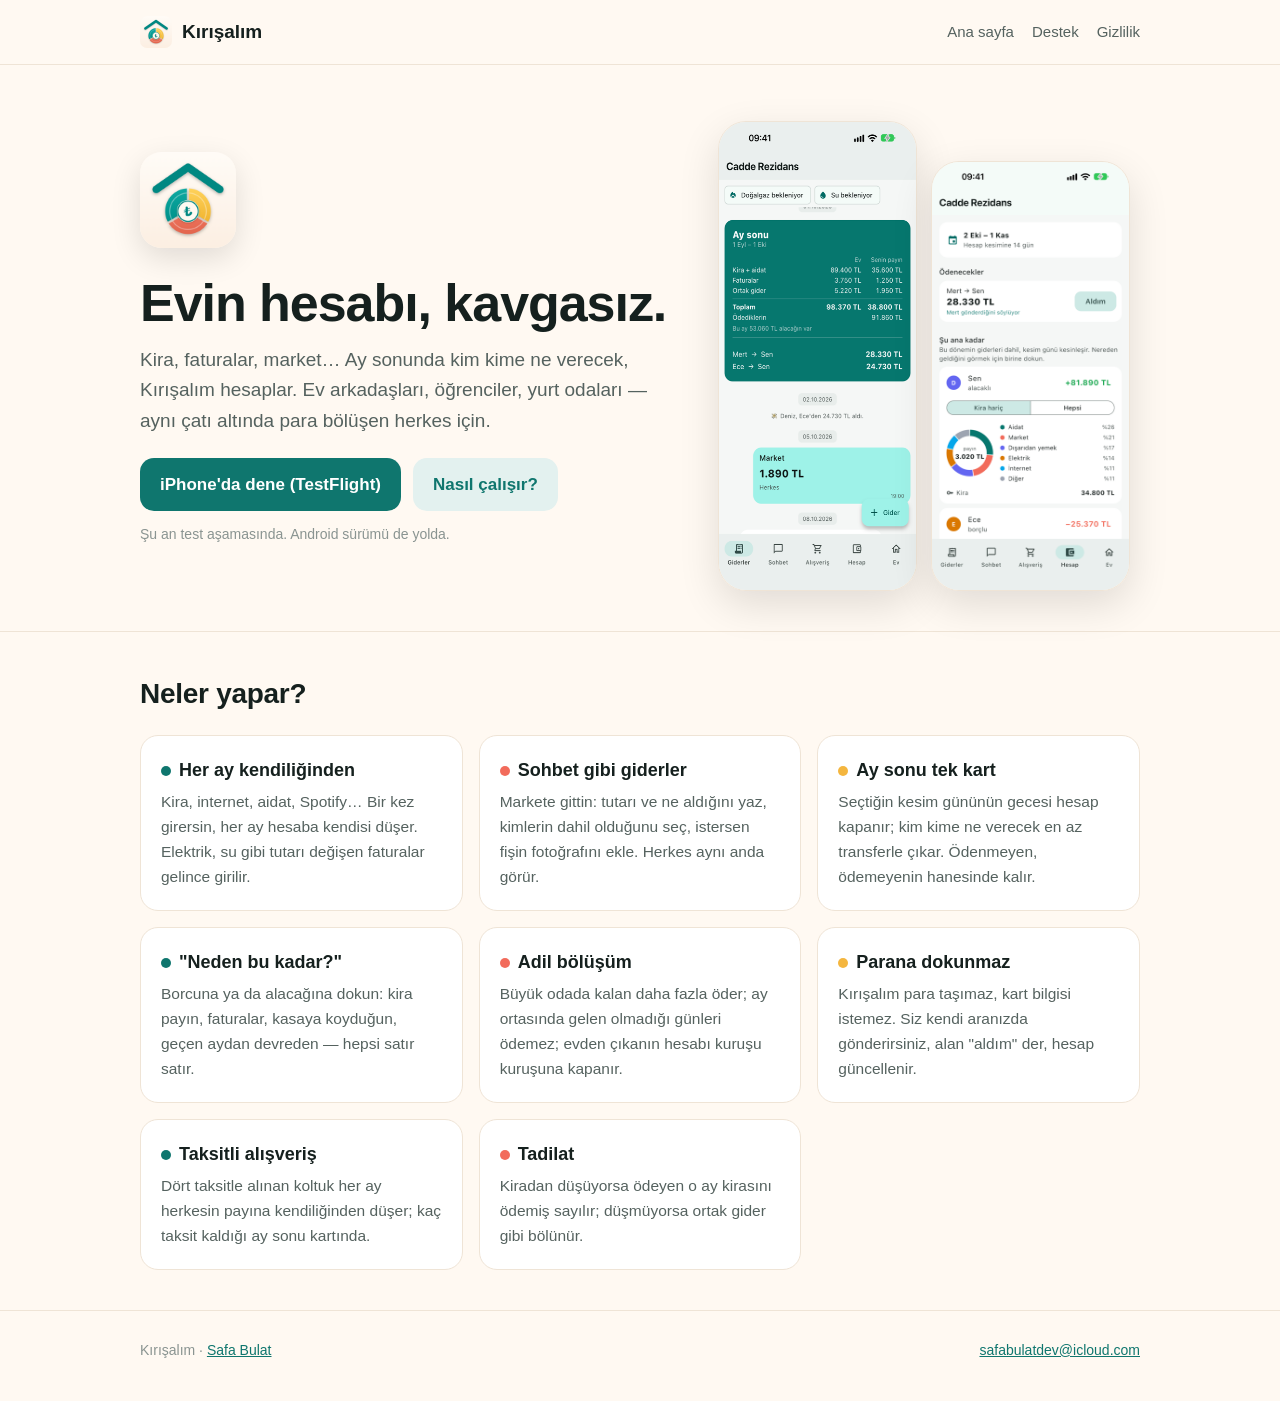
==== index.html @ 04b1e22f "Site: taksit/tadilat, yeni ekranlar, paylaşım görselleri, canonical/JSON-LD/sitemap (ed2bc97)" ====
<!doctype html>
<html lang="tr">
<head>
<meta charset="utf-8">
<meta name="viewport" content="width=device-width, initial-scale=1">
<meta name="darkreader-lock">
<title>Kırışalım — ev arkadaşları için ortak hesap</title>
<meta name="description" content="Kira, faturalar, market… Ay sonunda kim kime ne verecek, Kırışalım hesaplar. Ev arkadaşları, öğrenciler ve yurt odaları için.">
<meta property="og:title" content="Kırışalım — ev arkadaşları için ortak hesap">
<meta property="og:description" content="Kira, faturalar, market… Ay sonunda kim kime ne verecek, Kırışalım hesaplar.">
<meta property="og:type" content="website">
<meta property="og:url" content="https://safabulat.github.io/kirisalim-site/">
<meta property="og:locale" content="tr_TR">
<meta property="og:image" content="https://safabulat.github.io/kirisalim-site/img/og.png">
<meta property="og:image:width" content="1200">
<meta property="og:image:height" content="630">
<meta name="twitter:card" content="summary_large_image">
<link rel="canonical" href="https://safabulat.github.io/kirisalim-site/">
<script type="application/ld+json">
{"@context":"https://schema.org","@type":"SoftwareApplication","name":"Kırışalım","alternateName":"Kırışalım: Ev Hesabı",
"applicationCategory":"FinanceApplication","operatingSystem":"iOS, Android, Web","inLanguage":["tr","en"],
"description":"Ev arkadaşları için ortak hesap: kira ve faturalar her ay kendiliğinden düşer, market sohbet gibi girilir, ay sonunda kim kime ne verecek hesaplanır.",
"url":"https://safabulat.github.io/kirisalim-site/","image":"https://safabulat.github.io/kirisalim-site/img/og.png","author":{"@type":"Person","name":"Safa Bulat"}}
</script>
<link rel="icon" href="img/icon.png">
<link rel="stylesheet" href="style.css">
</head>
<body>
<header><div class="wrap"><a class="wordmark" href="./"><img src="img/icon.png" alt="">Kırışalım</a><nav><a href="./">Ana sayfa</a><a href="support.html">Destek</a><a href="privacy.html">Gizlilik</a></nav></div></header>
<main>
<div class="wrap hero">
  <div>
    <img class="icon" src="img/icon.png" alt="Kırışalım simgesi">
    <h1>Evin hesabı, kavgasız.</h1>
    <p class="lede">Kira, faturalar, market… Ay sonunda kim kime ne verecek, Kırışalım hesaplar. Ev arkadaşları, öğrenciler, yurt odaları — aynı çatı altında para bölüşen herkes için.</p>
    <div class="btns">
      <a class="btn" href="https://testflight.apple.com/join/q9A7ay5w">iPhone'da dene (TestFlight)</a>
      <a class="btn ghost" href="support.html">Nasıl çalışır?</a>
    </div>
    <p class="note">Şu an test aşamasında. Android sürümü de yolda.</p>
  </div>
  <div class="phones">
    <img src="img/aysonu.png" alt="Ay sonu kartı: evin toplamı, kişinin payı ve kim kime ne verecek">
    <img src="img/doku.png" alt="Hesap ekranı: ödenecekler, kimin alacaklı kimin borçlu olduğu ve harcama dağılımı">
  </div>
</div>

<section>
  <div class="wrap">
    <h2>Neler yapar?</h2>
    <div class="grid">
      <div class="card"><h3><span class="dot" style="background:var(--teal)"></span>Her ay kendiliğinden</h3>
        <p>Kira, internet, aidat, Spotify… Bir kez girersin, her ay hesaba kendisi düşer. Elektrik, su gibi tutarı değişen faturalar gelince girilir.</p></div>
      <div class="card"><h3><span class="dot" style="background:var(--coral)"></span>Sohbet gibi giderler</h3>
        <p>Markete gittin: tutarı ve ne aldığını yaz, kimlerin dahil olduğunu seç, istersen fişin fotoğrafını ekle. Herkes aynı anda görür.</p></div>
      <div class="card"><h3><span class="dot" style="background:var(--gold)"></span>Ay sonu tek kart</h3>
        <p>Seçtiğin kesim gününün gecesi hesap kapanır; kim kime ne verecek en az transferle çıkar. Ödenmeyen, ödemeyenin hanesinde kalır.</p></div>
      <div class="card"><h3><span class="dot" style="background:var(--teal)"></span>"Neden bu kadar?"</h3>
        <p>Borcuna ya da alacağına dokun: kira payın, faturalar, kasaya koyduğun, geçen aydan devreden — hepsi satır satır.</p></div>
      <div class="card"><h3><span class="dot" style="background:var(--coral)"></span>Adil bölüşüm</h3>
        <p>Büyük odada kalan daha fazla öder; ay ortasında gelen olmadığı günleri ödemez; evden çıkanın hesabı kuruşu kuruşuna kapanır.</p></div>
      <div class="card"><h3><span class="dot" style="background:var(--gold)"></span>Parana dokunmaz</h3>
        <p>Kırışalım para taşımaz, kart bilgisi istemez. Siz kendi aranızda gönderirsiniz, alan "aldım" der, hesap güncellenir.</p></div>
      <div class="card"><h3><span class="dot" style="background:var(--teal)"></span>Taksitli alışveriş</h3>
        <p>Dört taksitle alınan koltuk her ay herkesin payına kendiliğinden düşer; kaç taksit kaldığı ay sonu kartında.</p></div>
      <div class="card"><h3><span class="dot" style="background:var(--coral)"></span>Tadilat</h3>
        <p>Kiradan düşüyorsa ödeyen o ay kirasını ödemiş sayılır; düşmüyorsa ortak gider gibi bölünür.</p></div>
    </div>
  </div>
</section>
</main>
<footer><div class="wrap"><span>Kırışalım · <a href="https://safabulat.github.io/">Safa Bulat</a></span><span><a href="mailto:safabulatdev@icloud.com">safabulatdev@icloud.com</a></span></div></footer>
</body>
</html>
---- style.css ----
/* Kırışalım — tanıtım sitesi. Uygulamanın renkleri: deniz yeşili, mercan, altın, krem.
   Çerçeve yok, derleme yok, dış istek yok: birkaç HTML ve bu dosya. Açık tema önce (uygulama da öyle),
   koyu tema gerçek bir tasarım. */
:root {
  --teal: #0F766E; --teal-soft: #e3f1ef; --coral: #F26B5B; --gold: #F4B63F;
  --bg: #FFF9F2; --raise: #ffffff; --line: #efe4d6; --ink: #15201e; --soft: #55625f; --faint: #8a9491;
  --radius: 18px; --page: 1040px;
}
@media (prefers-color-scheme: dark) {
  :root { --bg: #0e1413; --raise: #18211f; --line: #25302d; --ink: #eef3f2; --soft: #a6b3b0; --faint: #72807c;
          --teal: #4fd1bd; --teal-soft: #173430; }
  .btn { color: #0b1a18 }
}
* { box-sizing: border-box }
html { -webkit-text-size-adjust: 100% }
body { margin: 0; background: var(--bg); color: var(--ink); font: 17px/1.6 -apple-system, BlinkMacSystemFont, "Segoe UI", Roboto, sans-serif }
a { color: var(--teal) }
.wrap { max-width: var(--page); margin: 0 auto; padding: 0 20px }
header { border-bottom: 1px solid var(--line) }
header .wrap { display: flex; align-items: center; justify-content: space-between; height: 64px; gap: 16px }
.wordmark { display: flex; align-items: center; gap: 10px; font-weight: 800; font-size: 19px; color: var(--ink); text-decoration: none }
.wordmark img { width: 32px; height: 32px; border-radius: 22.5% }
nav { display: flex; gap: 18px; font-size: 15px }
nav a { color: var(--soft); text-decoration: none }
nav a:hover { color: var(--ink) }
.hero { display: grid; grid-template-columns: 1.1fr .9fr; gap: 40px; align-items: center; padding: 56px 20px 40px }
.hero img.icon { width: 96px; height: 96px; border-radius: 22.5%; box-shadow: 0 10px 30px rgba(0,0,0,.12) }
h1 { font-size: clamp(34px, 5vw, 52px); line-height: 1.08; margin: 18px 0 14px; letter-spacing: -.02em }
.lede { font-size: 19px; color: var(--soft); margin: 0 0 22px }
.btns { display: flex; gap: 12px; flex-wrap: wrap }
.btn { display: inline-block; padding: 13px 20px; border-radius: 14px; background: var(--teal); color: #fff; font-weight: 700; text-decoration: none }
.btn.ghost { background: var(--teal-soft); color: var(--teal) }
.note { font-size: 14px; color: var(--faint); margin-top: 12px }
.phones { display: flex; gap: 14px; justify-content: center }
.phones img { width: 46%; max-width: 230px; border-radius: 28px; border: 1px solid var(--line); box-shadow: 0 14px 40px rgba(0,0,0,.12) }
.phones img:nth-child(2) { margin-top: 40px }
section { padding: 40px 0; border-top: 1px solid var(--line) }
h2 { font-size: 28px; margin: 0 0 18px; letter-spacing: -.01em }
.grid { display: grid; grid-template-columns: repeat(auto-fit, minmax(240px, 1fr)); gap: 16px }
.card { background: var(--raise); border: 1px solid var(--line); border-radius: var(--radius); padding: 20px }
.card h3 { margin: 0 0 6px; font-size: 18px }
.card p { margin: 0; color: var(--soft); font-size: 15.5px }
.dot { display: inline-block; width: 10px; height: 10px; border-radius: 50%; margin-right: 8px; vertical-align: middle }
.doc { max-width: 760px; padding-top: 36px; padding-bottom: 60px }
.doc h1 { font-size: 36px }
.doc h2 { font-size: 21px; margin-top: 32px }
.updated { color: var(--faint); font-size: 14px }
footer { border-top: 1px solid var(--line); padding: 28px 0 40px; color: var(--faint); font-size: 14px }
footer .wrap { display: flex; justify-content: space-between; gap: 12px; flex-wrap: wrap }
.code { font: 800 44px/1 ui-monospace, SFMono-Regular, Menlo, monospace; letter-spacing: 8px; color: var(--teal);
        background: var(--raise); border: 1px solid var(--line); border-radius: var(--radius); padding: 22px; text-align: center; margin: 18px 0 }
@media (max-width: 760px) {
  .hero { grid-template-columns: 1fr; padding-top: 32px }
  nav { gap: 12px }
}
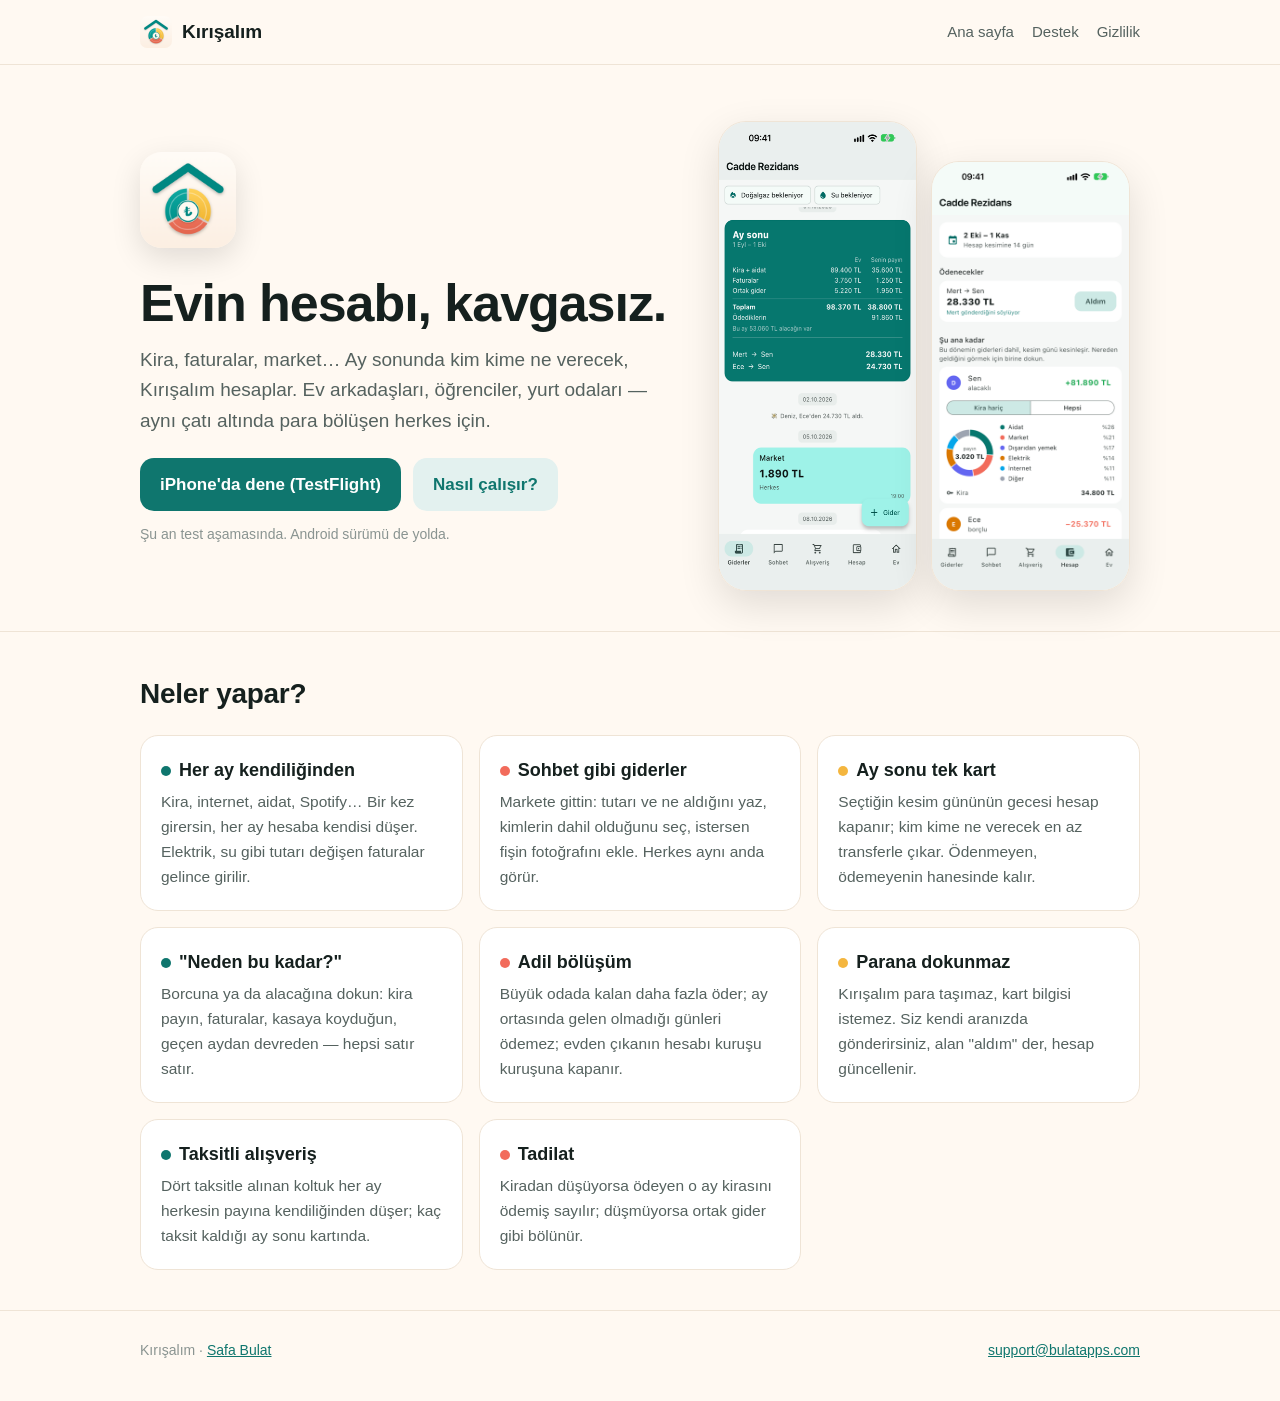
==== commit 9532f12a: "Site: sync from the app repository (1a0106f)" ====
--- a/index.html
+++ b/index.html
@@ -9,18 +9,18 @@
 <meta property="og:title" content="Kırışalım — ev arkadaşları için ortak hesap">
 <meta property="og:description" content="Kira, faturalar, market… Ay sonunda kim kime ne verecek, Kırışalım hesaplar.">
 <meta property="og:type" content="website">
-<meta property="og:url" content="https://safabulat.github.io/kirisalim-site/">
+<meta property="og:url" content="https://kirisalim.bulatapps.com/">
 <meta property="og:locale" content="tr_TR">
-<meta property="og:image" content="https://safabulat.github.io/kirisalim-site/img/og.png">
+<meta property="og:image" content="https://kirisalim.bulatapps.com/img/og.png">
 <meta property="og:image:width" content="1200">
 <meta property="og:image:height" content="630">
 <meta name="twitter:card" content="summary_large_image">
-<link rel="canonical" href="https://safabulat.github.io/kirisalim-site/">
+<link rel="canonical" href="https://kirisalim.bulatapps.com/">
 <script type="application/ld+json">
 {"@context":"https://schema.org","@type":"SoftwareApplication","name":"Kırışalım","alternateName":"Kırışalım: Ev Hesabı",
 "applicationCategory":"FinanceApplication","operatingSystem":"iOS, Android, Web","inLanguage":["tr","en"],
 "description":"Ev arkadaşları için ortak hesap: kira ve faturalar her ay kendiliğinden düşer, market sohbet gibi girilir, ay sonunda kim kime ne verecek hesaplanır.",
-"url":"https://safabulat.github.io/kirisalim-site/","image":"https://safabulat.github.io/kirisalim-site/img/og.png","author":{"@type":"Person","name":"Safa Bulat"}}
+"url":"https://kirisalim.bulatapps.com/","image":"https://kirisalim.bulatapps.com/img/og.png","author":{"@type":"Person","name":"Safa Bulat"}}
 </script>
 <link rel="icon" href="img/icon.png">
 <link rel="stylesheet" href="style.css">
@@ -69,6 +69,6 @@
   </div>
 </section>
 </main>
-<footer><div class="wrap"><span>Kırışalım · <a href="https://safabulat.github.io/">Safa Bulat</a></span><span><a href="mailto:safabulatdev@icloud.com">safabulatdev@icloud.com</a></span></div></footer>
+<footer><div class="wrap"><span>Kırışalım · <a href="https://bulatapps.com/">Safa Bulat</a></span><span><a href="mailto:support@bulatapps.com">support@bulatapps.com</a></span></div></footer>
 </body>
 </html>
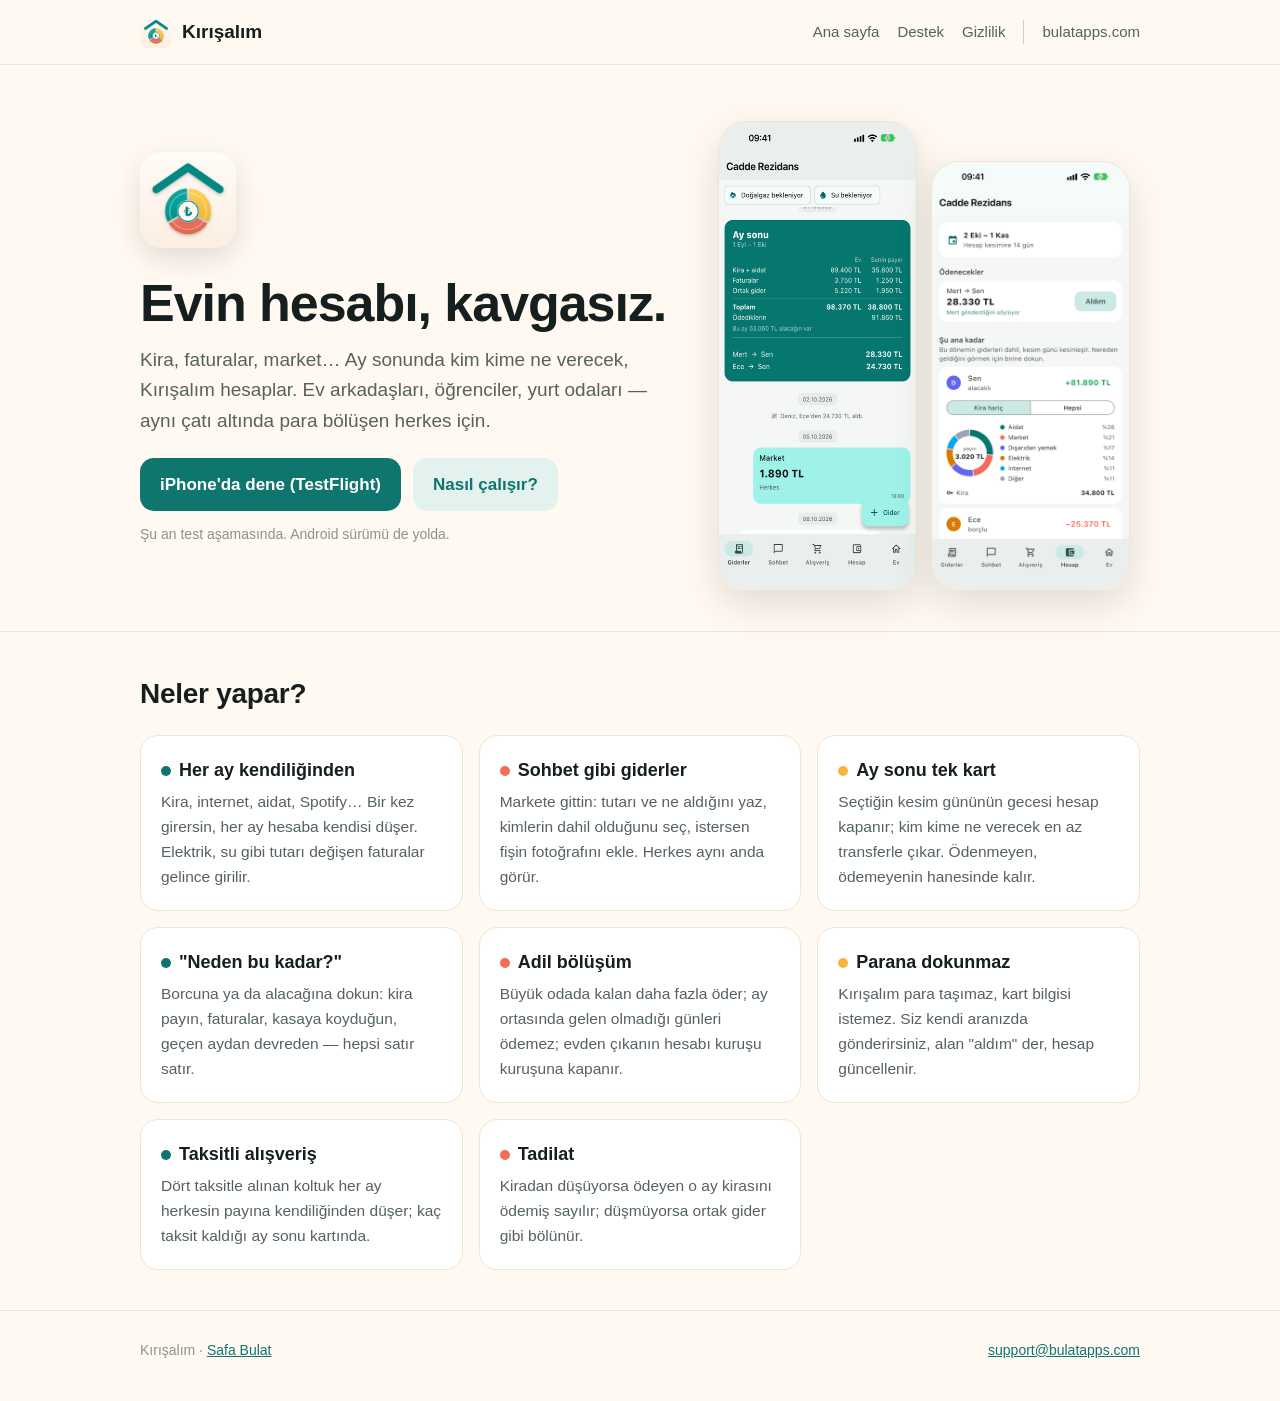
==== commit 78b4a545: "Site: sync from the app repository (f135b61)" ====
--- a/index.html
+++ b/index.html
@@ -26,7 +26,7 @@
 <link rel="stylesheet" href="style.css">
 </head>
 <body>
-<header><div class="wrap"><a class="wordmark" href="./"><img src="img/icon.png" alt="">Kırışalım</a><nav><a href="./">Ana sayfa</a><a href="support.html">Destek</a><a href="privacy.html">Gizlilik</a></nav></div></header>
+<header><div class="wrap"><a class="wordmark" href="./"><img src="img/icon.png" alt="">Kırışalım</a><nav><a href="./">Ana sayfa</a><a href="support.html">Destek</a><a href="privacy.html">Gizlilik</a><a class="hub" href="https://bulatapps.com/">bulatapps.com</a></nav></div></header>
 <main>
 <div class="wrap hero">
   <div>
--- a/style.css
+++ b/style.css
@@ -53,3 +53,9 @@
   .hero { grid-template-columns: 1fr; padding-top: 32px }
   nav { gap: 12px }
 }
+
+/* bulatapps.com — the way out to the other apps. Last in the nav, set off by a hairline, and the one
+   link that stays when the nav folds away on a phone: a visitor who came for this app is the one
+   who has not seen the others yet. */
+header nav a.hub { padding-left: 18px; border-left: 1px solid rgba(127,127,127,.35); }
+@media (max-width: 760px) { header nav a.hub { padding-left: 12px } }
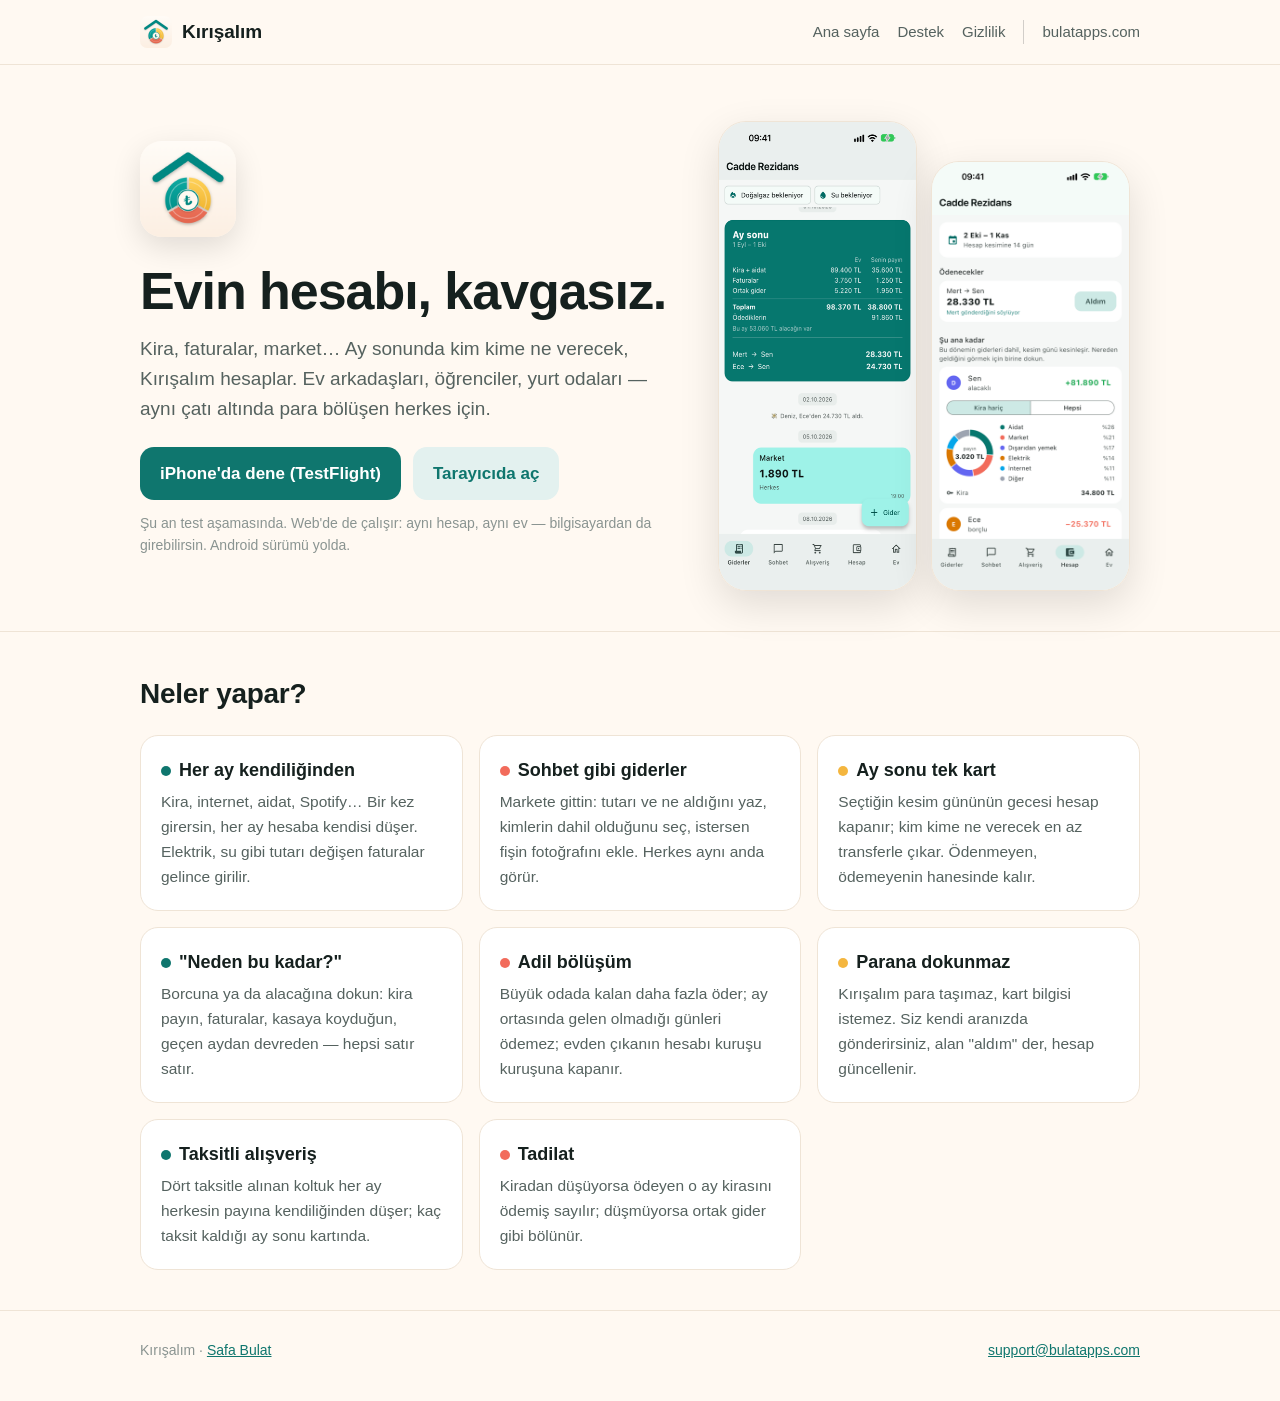
==== commit ced3ad8f: "Site: sync from the app repository (d52db6c)" ====
--- a/index.html
+++ b/index.html
@@ -35,9 +35,9 @@
     <p class="lede">Kira, faturalar, market… Ay sonunda kim kime ne verecek, Kırışalım hesaplar. Ev arkadaşları, öğrenciler, yurt odaları — aynı çatı altında para bölüşen herkes için.</p>
     <div class="btns">
       <a class="btn" href="https://testflight.apple.com/join/q9A7ay5w">iPhone'da dene (TestFlight)</a>
-      <a class="btn ghost" href="support.html">Nasıl çalışır?</a>
+      <a class="btn ghost" href="https://web.kirisalim.bulatapps.com/">Tarayıcıda aç</a>
     </div>
-    <p class="note">Şu an test aşamasında. Android sürümü de yolda.</p>
+    <p class="note">Şu an test aşamasında. Web'de de çalışır: aynı hesap, aynı ev — bilgisayardan da girebilirsin. Android sürümü yolda.</p>
   </div>
   <div class="phones">
     <img src="img/aysonu.png" alt="Ay sonu kartı: evin toplamı, kişinin payı ve kim kime ne verecek">
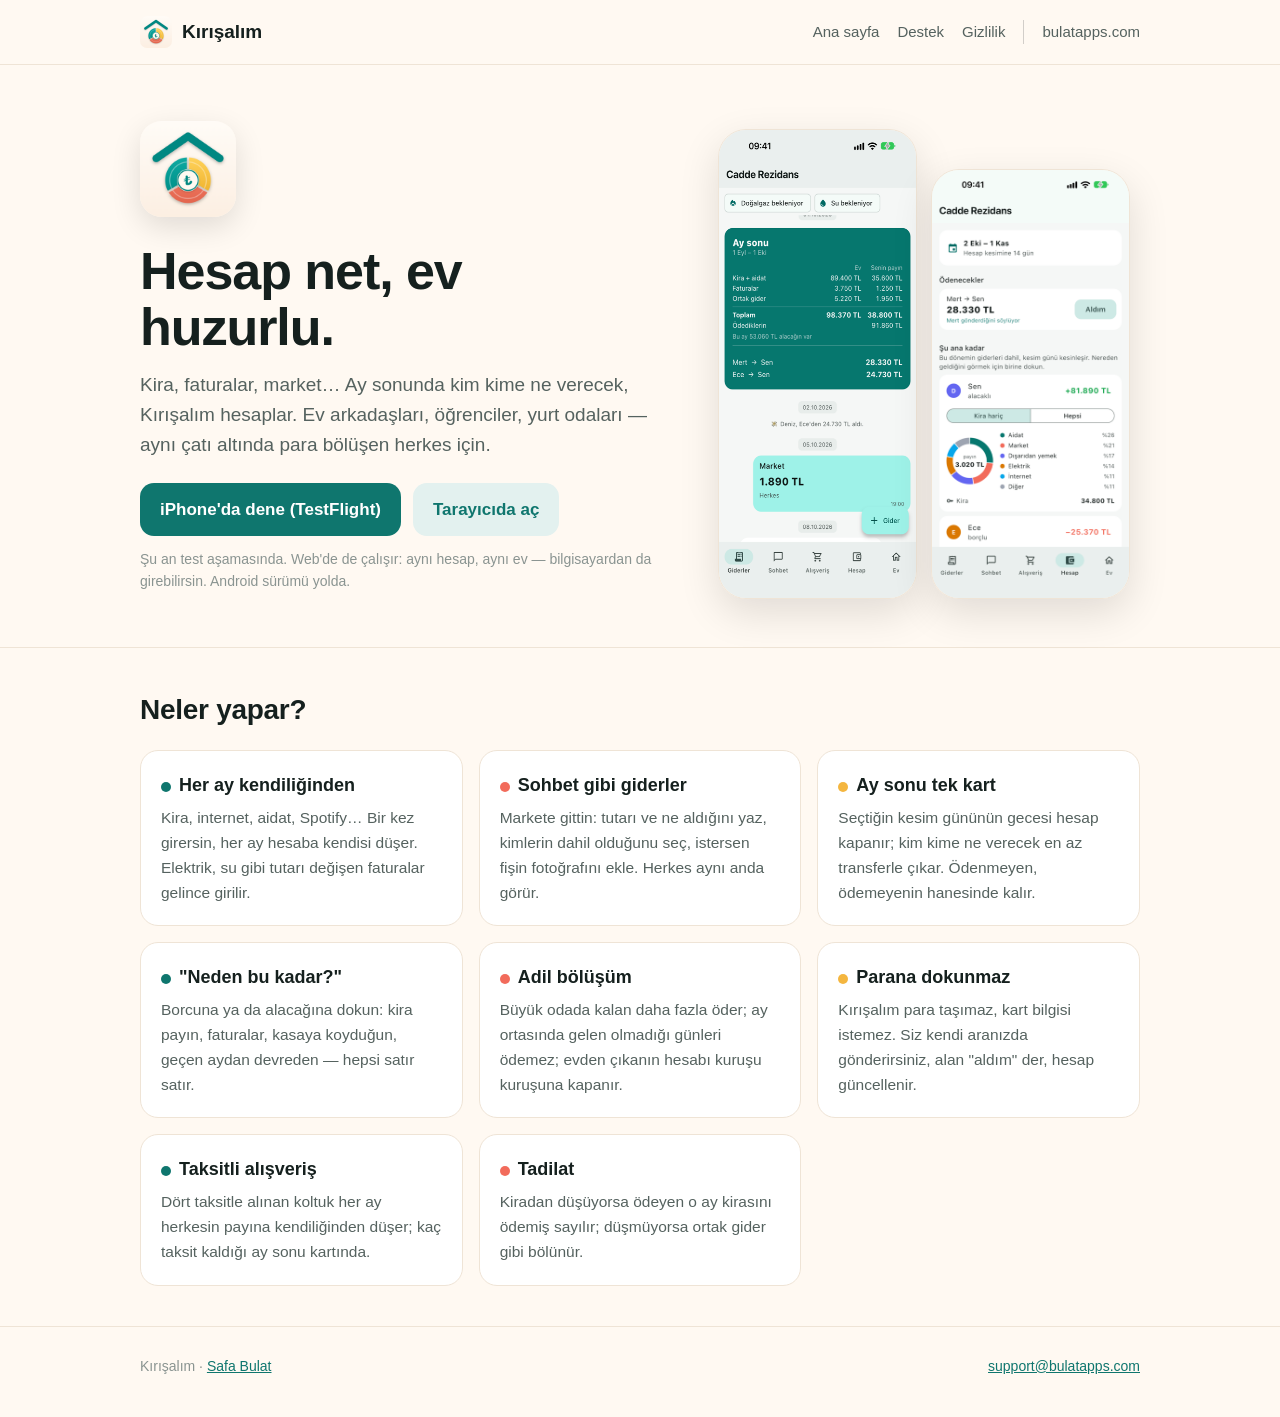
==== commit 94b74b6b: "Site: sync from the app repository (7d480a8)" ====
--- a/index.html
+++ b/index.html
@@ -31,7 +31,7 @@
 <div class="wrap hero">
   <div>
     <img class="icon" src="img/icon.png" alt="Kırışalım simgesi">
-    <h1>Evin hesabı, kavgasız.</h1>
+    <h1>Hesap net, ev huzurlu.</h1>
     <p class="lede">Kira, faturalar, market… Ay sonunda kim kime ne verecek, Kırışalım hesaplar. Ev arkadaşları, öğrenciler, yurt odaları — aynı çatı altında para bölüşen herkes için.</p>
     <div class="btns">
       <a class="btn" href="https://testflight.apple.com/join/q9A7ay5w">iPhone'da dene (TestFlight)</a>
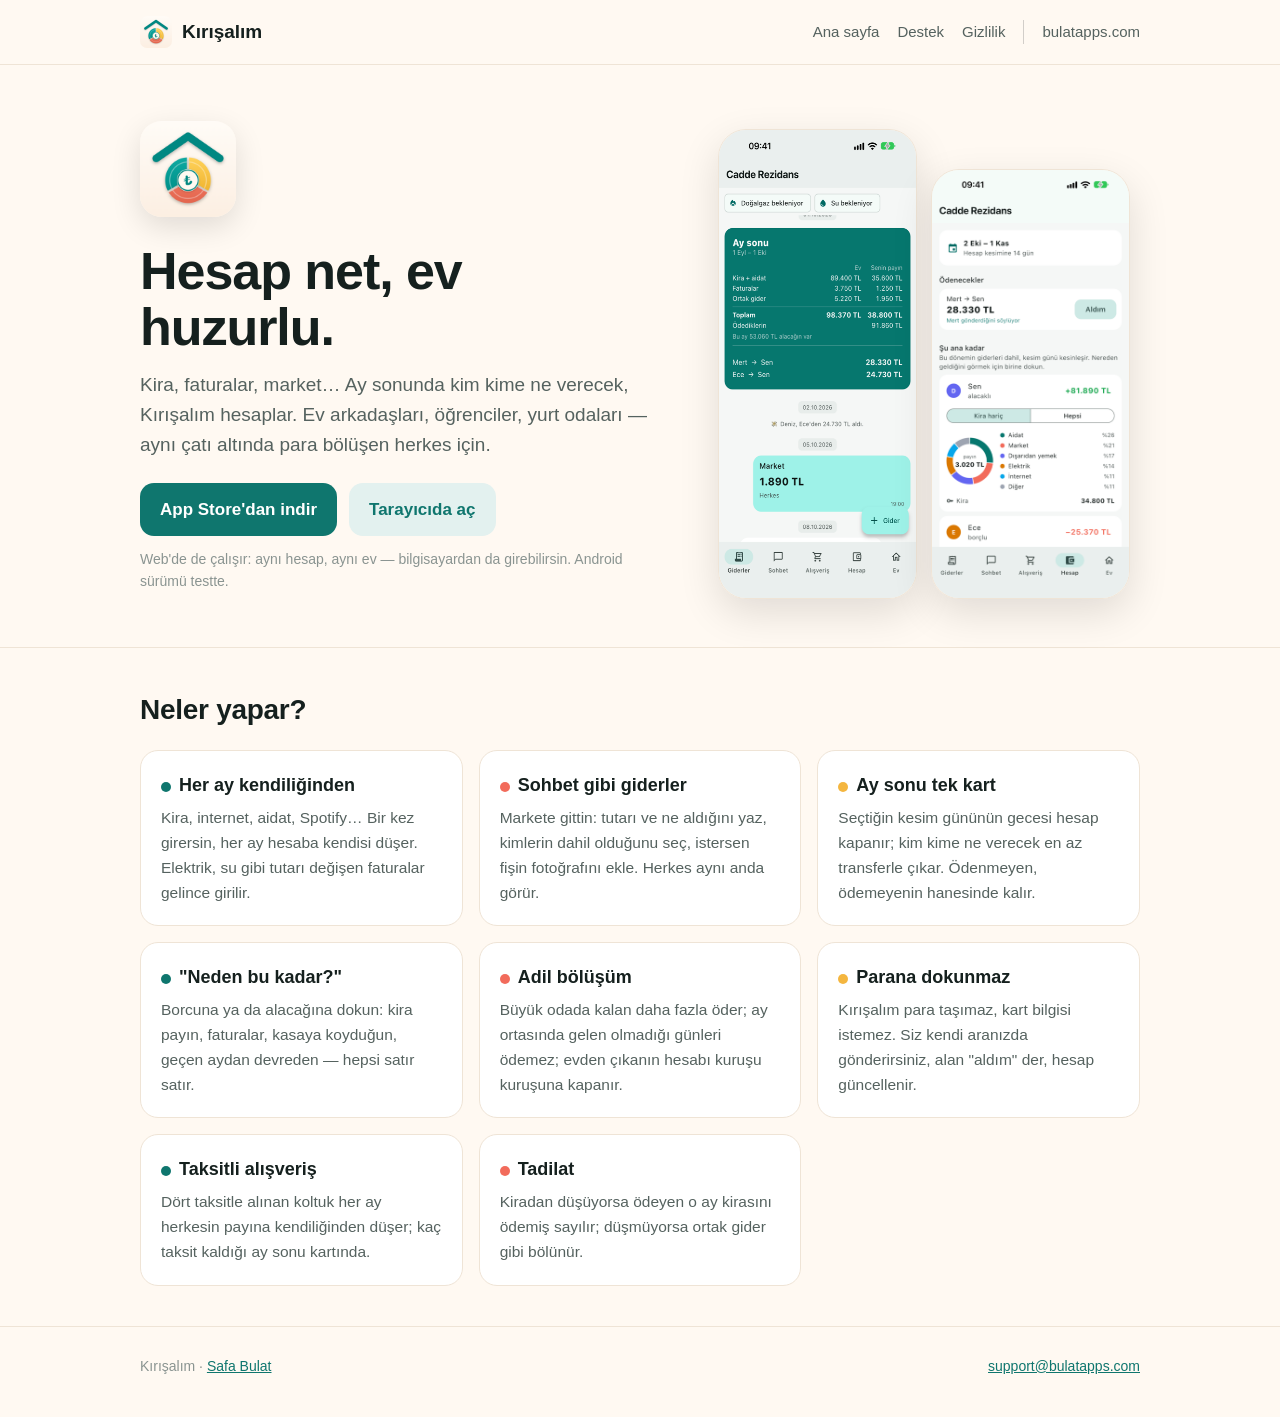
==== commit d92fa900: "Site: sync from the app repository (fec561b)" ====
--- a/index.html
+++ b/index.html
@@ -4,6 +4,7 @@
 <meta charset="utf-8">
 <meta name="viewport" content="width=device-width, initial-scale=1">
 <meta name="darkreader-lock">
+<meta name="apple-itunes-app" content="app-id=6816543150">
 <title>Kırışalım — ev arkadaşları için ortak hesap</title>
 <meta name="description" content="Kira, faturalar, market… Ay sonunda kim kime ne verecek, Kırışalım hesaplar. Ev arkadaşları, öğrenciler ve yurt odaları için.">
 <meta property="og:title" content="Kırışalım — ev arkadaşları için ortak hesap">
@@ -20,7 +21,8 @@
 {"@context":"https://schema.org","@type":"SoftwareApplication","name":"Kırışalım","alternateName":"Kırışalım: Ev Hesabı",
 "applicationCategory":"FinanceApplication","operatingSystem":"iOS, Android, Web","inLanguage":["tr","en"],
 "description":"Ev arkadaşları için ortak hesap: kira ve faturalar her ay kendiliğinden düşer, market sohbet gibi girilir, ay sonunda kim kime ne verecek hesaplanır.",
-"url":"https://kirisalim.bulatapps.com/","image":"https://kirisalim.bulatapps.com/img/og.png","author":{"@type":"Person","name":"Safa Bulat"}}
+"url":"https://kirisalim.bulatapps.com/","installUrl":"https://apps.apple.com/app/apple-store/id6816543150?pt=129311175&ct=site-jsonld&mt=8",
+"sameAs":["https://apps.apple.com/app/id6816543150"],"image":"https://kirisalim.bulatapps.com/img/og.png","author":{"@type":"Person","name":"Safa Bulat"}}
 </script>
 <link rel="icon" href="img/icon.png">
 <link rel="stylesheet" href="style.css">
@@ -34,10 +36,10 @@
     <h1>Hesap net, ev huzurlu.</h1>
     <p class="lede">Kira, faturalar, market… Ay sonunda kim kime ne verecek, Kırışalım hesaplar. Ev arkadaşları, öğrenciler, yurt odaları — aynı çatı altında para bölüşen herkes için.</p>
     <div class="btns">
-      <a class="btn" href="https://testflight.apple.com/join/q9A7ay5w">iPhone'da dene (TestFlight)</a>
+      <a class="btn" href="https://apps.apple.com/app/apple-store/id6816543150?pt=129311175&amp;ct=site&amp;mt=8">App Store'dan indir</a>
       <a class="btn ghost" href="https://web.kirisalim.bulatapps.com/">Tarayıcıda aç</a>
     </div>
-    <p class="note">Şu an test aşamasında. Web'de de çalışır: aynı hesap, aynı ev — bilgisayardan da girebilirsin. Android sürümü yolda.</p>
+    <p class="note">Web'de de çalışır: aynı hesap, aynı ev — bilgisayardan da girebilirsin. Android sürümü testte.</p>
   </div>
   <div class="phones">
     <img src="img/aysonu.png" alt="Ay sonu kartı: evin toplamı, kişinin payı ve kim kime ne verecek">
